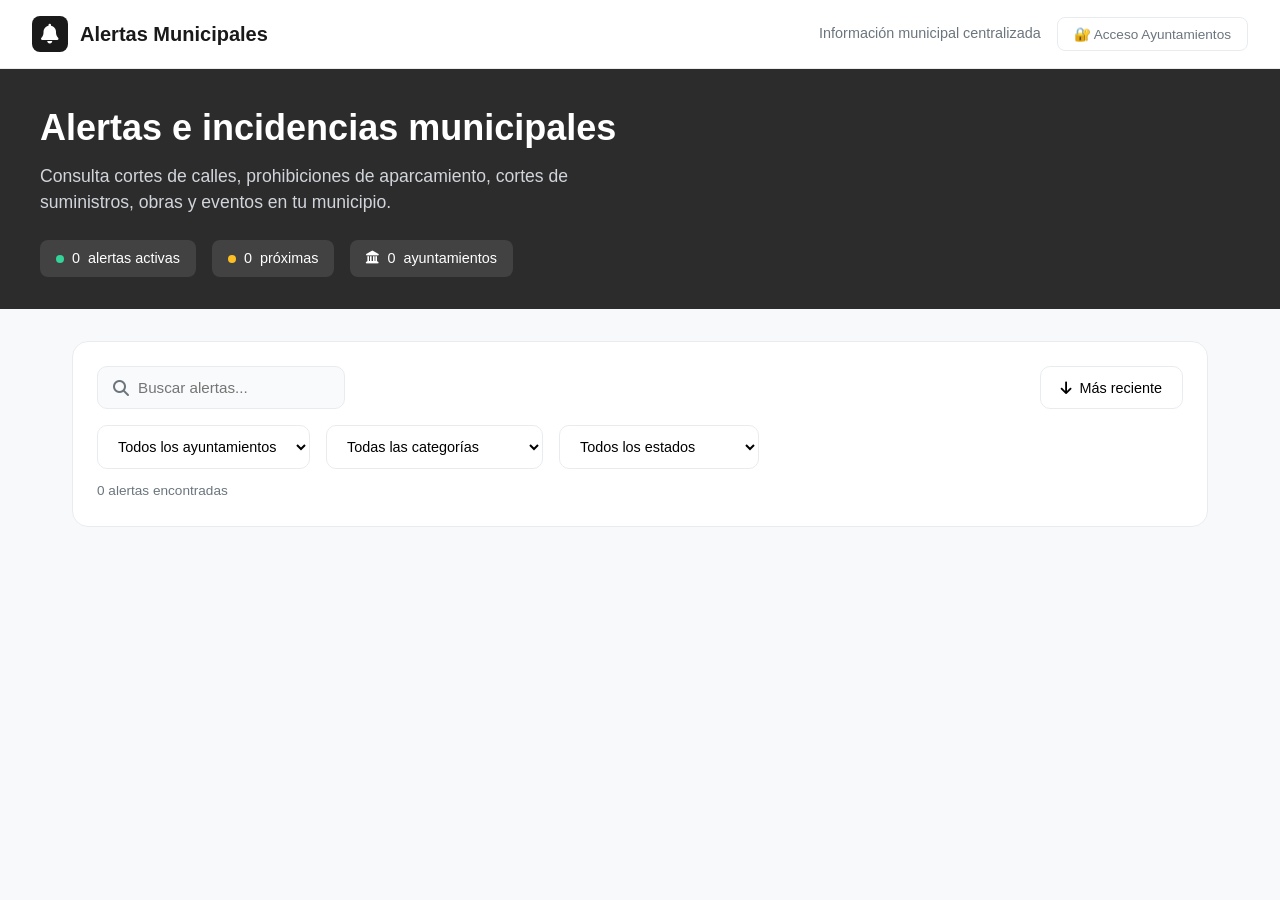
==== index.html @ 97d88831 "Add files via upload" ====
<!DOCTYPE html>
<html lang="es">
<head>
  <meta charset="UTF-8">
  <meta name="viewport" content="width=device-width, initial-scale=1.0">
  <meta name="theme-color" content="#2563eb">
  <title>Alertas Municipales</title>
  <link rel="manifest" href="/manifest.json">
  <link rel="stylesheet" href="https://cdnjs.cloudflare.com/ajax/libs/font-awesome/6.4.0/css/all.min.css">
  <style>
    :root {
      --bg: #f8f9fa;
      --card-bg: #ffffff;
      --text: #1a1a1a;
      --text-muted: #6c757d;
      --border: #e9ecef;
      --primary: #2563eb;
      --hero-bg: #2c2c2c;
      --badge-event: #ecfdf5;
      --badge-event-text: #059669;
      --badge-parking: #fff1f2;
      --badge-parking-text: #be123c;
      --badge-utility: #eff6ff;
      --badge-utility-text: #1d4ed8;
      --badge-roadwork: #fef3c7;
      --badge-roadwork-text: #b45309;
      --badge-other: #f3f4f6;
      --badge-other-text: #374151;
    }
    * { box-sizing: border-box; margin: 0; padding: 0; font-family: -apple-system, BlinkMacSystemFont, 'Segoe UI', Roboto, sans-serif; }
    body { background: var(--bg); color: var(--text); line-height: 1.5; }
    
    /* Top Nav */
    .top-nav { background: #fff; padding: 1rem 2rem; display: flex; justify-content: space-between; align-items: center; border-bottom: 1px solid var(--border); }
    .logo { display: flex; align-items: center; gap: 0.75rem; font-weight: 700; font-size: 1.25rem; }
    .logo i { background: var(--text); color: #fff; width: 36px; height: 36px; display: flex; align-items: center; justify-content: center; border-radius: 8px; }
    .nav-subtitle { color: var(--text-muted); font-size: 0.9rem; }
    
    /* Hero */
    .hero { background: var(--hero-bg); color: #fff; padding: 2rem; }
    .hero-content { max-width: 1200px; margin: 0 auto; }
    .hero h1 { font-size: 2.25rem; margin-bottom: 0.5rem; }
    .hero p { color: #d1d5db; font-size: 1.1rem; max-width: 600px; }
    .stats { display: flex; gap: 1rem; margin-top: 1.5rem; flex-wrap: wrap; }
    .stat-badge { background: rgba(255,255,255,0.1); padding: 0.5rem 1rem; border-radius: 8px; font-size: 0.9rem; display: flex; align-items: center; gap: 0.5rem; }
    .stat-dot { width: 8px; height: 8px; border-radius: 50%; }
    .stat-dot.green { background: #34d399; }
    .stat-dot.yellow { background: #fbbf24; }
    .stat-dot.blue { background: #60a5fa; }
    
    /* Main Container */
    .container { max-width: 1200px; margin: 0 auto; padding: 2rem; }
    
    /* Filters Bar */
    .filters-bar { background: var(--card-bg); padding: 1.5rem; border-radius: 16px; border: 1px solid var(--border); margin-bottom: 2rem; }
    .search-row { display: flex; gap: 1rem; margin-bottom: 1rem; }
    .search-input { flex: 1; padding: 0.75rem 1rem 0.75rem 2.5rem; border: 1px solid var(--border); border-radius: 10px; font-size: 0.95rem; background: #f9fafb; }
    .search-wrapper { position: relative; flex: 1; }
    .search-wrapper i { position: absolute; left: 1rem; top: 50%; transform: translateY(-50%); color: var(--text-muted); }
    .sort-btn { padding: 0.75rem 1.25rem; border: 1px solid var(--border); border-radius: 10px; background: #fff; cursor: pointer; font-size: 0.9rem; display: flex; align-items: center; gap: 0.5rem; }
    .filter-row { display: flex; gap: 1rem; flex-wrap: wrap; }
    .filter-select { padding: 0.75rem 1rem; border: 1px solid var(--border); border-radius: 10px; font-size: 0.9rem; background: #fff; min-width: 200px; cursor: pointer; }
    .results-count { color: var(--text-muted); font-size: 0.85rem; margin-top: 0.75rem; }
    
    /* Cards Grid */
    .cards-grid { display: grid; grid-template-columns: repeat(auto-fill, minmax(340px, 1fr)); gap: 1.25rem; }
    .incident-card { background: var(--card-bg); border: 1px solid var(--border); border-radius: 16px; padding: 1.25rem; transition: box-shadow 0.2s, transform 0.2s; }
    .incident-card:hover { box-shadow: 0 4px 12px rgba(0,0,0,0.08); transform: translateY(-2px); }
    .card-header { display: flex; justify-content: space-between; align-items: flex-start; margin-bottom: 0.75rem; }
    .category-badge { padding: 0.35rem 0.75rem; border-radius: 20px; font-size: 0.8rem; font-weight: 600; display: flex; align-items: center; gap: 0.4rem; }
    .category-badge.event { background: var(--badge-event); color: var(--badge-event-text); }
    .category-badge.parking_ban { background: var(--badge-parking); color: var(--badge-parking-text); }
    .category-badge.utility_cut { background: var(--badge-utility); color: var(--badge-utility-text); }
    .category-badge.roadwork { background: var(--badge-roadwork); color: var(--badge-roadwork-text); }
    .category-badge.street_closure { background: #fef2f2; color: #b91c1c; }
    .category-badge.other { background: var(--badge-other); color: var(--badge-other-text); }
    .status-badge { font-size: 0.8rem; color: var(--text-muted); display: flex; align-items: center; gap: 0.4rem; }
    .status-dot { width: 6px; height: 6px; border-radius: 50%; }
    .status-dot.planned { background: #fbbf24; }
    .status-dot.ongoing { background: #34d399; }
    .status-dot.completed { background: #9ca3af; }
    .status-dot.cancelled { background: #f87171; }
    .card-title { font-size: 1.05rem; font-weight: 600; margin-bottom: 0.5rem; line-height: 1.4; }
    .card-muni { font-size: 0.8rem; color: var(--text-muted); margin-bottom: 0.5rem; display: flex; align-items: center; gap: 0.4rem; }
    .card-desc { font-size: 0.9rem; color: #4b5563; line-height: 1.5; display: -webkit-box; -webkit-line-clamp: 3; -webkit-box-orient: vertical; overflow: hidden; }
    
    /* Login Button */
    .login-btn { padding: 0.5rem 1rem; border: 1px solid var(--border); border-radius: 8px; background: #fff; cursor: pointer; font-size: 0.85rem; color: var(--text-muted); transition: all 0.2s; }
    .login-btn:hover { border-color: var(--primary); color: var(--primary); }
    
    /* Responsive */
    @media (max-width: 768px) {
      .top-nav { padding: 1rem; }
      .hero { padding: 1.5rem 1rem; }
      .hero h1 { font-size: 1.75rem; }
      .container { padding: 1rem; }
      .search-row { flex-direction: column; }
      .filter-row { flex-direction: column; }
      .filter-select { width: 100%; }
      .cards-grid { grid-template-columns: 1fr; }
    }
    
    /* Loading & Empty States */
    .loading, .empty-state { text-align: center; padding: 3rem; color: var(--text-muted); }
    .empty-state i { font-size: 3rem; margin-bottom: 1rem; display: block; }
    
    /* Toast */
    .toast { position: fixed; bottom: 2rem; left: 50%; transform: translateX(-50%); background: #1a1a1a; color: #fff; padding: 0.75rem 1.5rem; border-radius: 10px; opacity: 0; transition: opacity 0.3s; pointer-events: none; z-index: 1000; font-size: 0.9rem; }
    .toast.show { opacity: 1; }
    
    .hidden { display: none !important; }
  </style>
</head>
<body>
  <!-- Top Nav -->
  <nav class="top-nav">
    <div class="logo">
      <i class="fas fa-bell"></i>
      <span>Alertas Municipales</span>
    </div>
    <div style="display: flex; align-items: center; gap: 1rem;">
      <span class="nav-subtitle">Información municipal centralizada</span>
      <button id="loginBtn" class="login-btn">🔐 Acceso Ayuntamientos</button>
    </div>
  </nav>

  <!-- Hero -->
  <section class="hero">
    <div class="hero-content">
      <h1>Alertas e incidencias municipales</h1>
      <p>Consulta cortes de calles, prohibiciones de aparcamiento, cortes de suministros, obras y eventos en tu municipio.</p>
      <div class="stats">
        <div class="stat-badge"><span class="stat-dot green"></span><span id="statActive">0</span> alertas activas</div>
        <div class="stat-badge"><span class="stat-dot yellow"></span><span id="statPlanned">0</span> próximas</div>
        <div class="stat-badge"><i class="fas fa-landmark" style="font-size: 0.8rem;"></i><span id="statMunis">0</span> ayuntamientos</div>
      </div>
    </div>
  </section>

  <!-- Main -->
  <main class="container">
    <section class="filters-bar">
      <div class="search-row">
        <div class="search-wrapper">
          <i class="fas fa-search"></i>
          <input type="text" id="searchInput" class="search-input" placeholder="Buscar alertas...">
        </div>
        <button class="sort-btn" id="sortBtn"><i class="fas fa-arrow-down"></i> Más reciente</button>
      </div>
      <div class="filter-row">
        <select id="muniSelect" class="filter-select"><option value="">Todos los ayuntamientos</option></select>
        <select id="catSelect" class="filter-select">
          <option value="">Todas las categorías</option>
          <option value="street_closure">Cortes de calles</option>
          <option value="parking_ban">Prohibición aparcamiento</option>
          <option value="utility_cut">Cortes suministros</option>
          <option value="roadwork">Obras</option>
          <option value="event">Eventos</option>
          <option value="other">Otros</option>
        </select>
        <select id="statusSelect" class="filter-select">
          <option value="">Todos los estados</option>
          <option value="planned">Planificado</option>
          <option value="ongoing">En curso</option>
          <option value="completed">Finalizado</option>
          <option value="cancelled">Cancelado</option>
        </select>
      </div>
      <p class="results-count" id="resultsCount">0 alertas encontradas</p>
    </section>

    <div id="incidentsList" class="cards-grid"></div>
    <button id="loadMore" class="sort-btn hidden" style="margin: 2rem auto; display: flex;">Cargar más alertas</button>
  </main>

  <div id="toast" class="toast"></div>
  <script type="module" src="/js/app.js"></script>
</body>
</html>
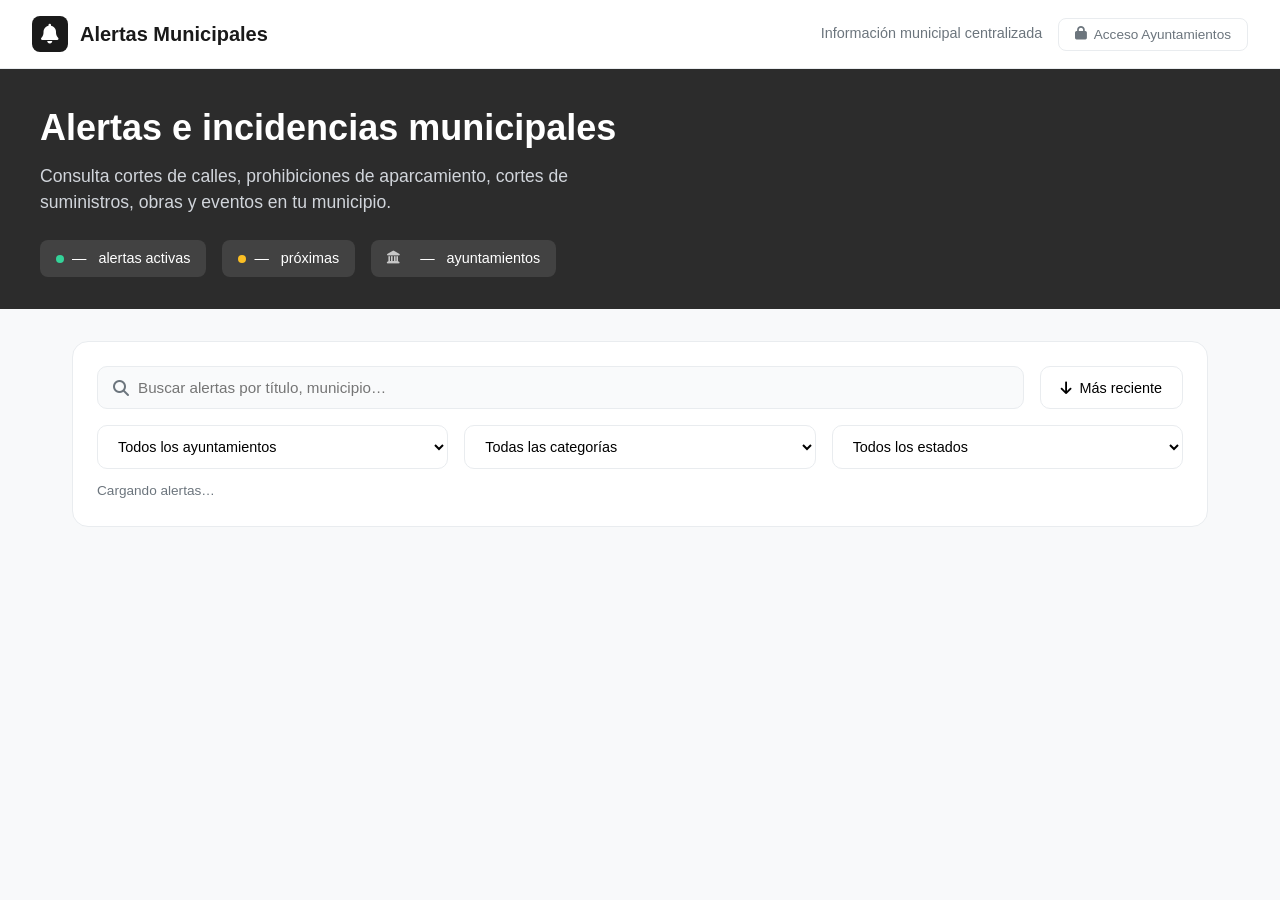
==== commit 52ed59ae: "Add files via upload" ====
--- a/index.html
+++ b/index.html
@@ -16,27 +16,33 @@
       --border: #e9ecef;
       --primary: #2563eb;
       --hero-bg: #2c2c2c;
-      --badge-event: #ecfdf5;
-      --badge-event-text: #059669;
-      --badge-parking: #fff1f2;
-      --badge-parking-text: #be123c;
-      --badge-utility: #eff6ff;
-      --badge-utility-text: #1d4ed8;
-      --badge-roadwork: #fef3c7;
-      --badge-roadwork-text: #b45309;
-      --badge-other: #f3f4f6;
-      --badge-other-text: #374151;
+      --danger: #ef4444;
+      --success: #10b981;
+      --badge-event:          #ecfdf5;
+      --badge-event-text:     #059669;
+      --badge-parking:        #fff1f2;
+      --badge-parking-text:   #be123c;
+      --badge-utility:        #eff6ff;
+      --badge-utility-text:   #1d4ed8;
+      --badge-roadwork:       #fef3c7;
+      --badge-roadwork-text:  #b45309;
+      --badge-closure:        #fef2f2;
+      --badge-closure-text:   #b91c1c;
+      --badge-other:          #f3f4f6;
+      --badge-other-text:     #374151;
     }
     * { box-sizing: border-box; margin: 0; padding: 0; font-family: -apple-system, BlinkMacSystemFont, 'Segoe UI', Roboto, sans-serif; }
     body { background: var(--bg); color: var(--text); line-height: 1.5; }
-    
-    /* Top Nav */
-    .top-nav { background: #fff; padding: 1rem 2rem; display: flex; justify-content: space-between; align-items: center; border-bottom: 1px solid var(--border); }
+
+    /* ── Top Nav ── */
+    .top-nav { background: #fff; padding: 1rem 2rem; display: flex; justify-content: space-between; align-items: center; border-bottom: 1px solid var(--border); position: sticky; top: 0; z-index: 50; }
     .logo { display: flex; align-items: center; gap: 0.75rem; font-weight: 700; font-size: 1.25rem; }
     .logo i { background: var(--text); color: #fff; width: 36px; height: 36px; display: flex; align-items: center; justify-content: center; border-radius: 8px; }
     .nav-subtitle { color: var(--text-muted); font-size: 0.9rem; }
-    
-    /* Hero */
+    .login-btn { padding: 0.5rem 1rem; border: 1px solid var(--border); border-radius: 8px; background: #fff; cursor: pointer; font-size: 0.85rem; color: var(--text-muted); transition: all 0.2s; display: flex; align-items: center; gap: 0.4rem; }
+    .login-btn:hover { border-color: var(--primary); color: var(--primary); }
+
+    /* ── Hero ── */
     .hero { background: var(--hero-bg); color: #fff; padding: 2rem; }
     .hero-content { max-width: 1200px; margin: 0 auto; }
     .hero h1 { font-size: 2.25rem; margin-bottom: 0.5rem; }
@@ -44,51 +50,83 @@
     .stats { display: flex; gap: 1rem; margin-top: 1.5rem; flex-wrap: wrap; }
     .stat-badge { background: rgba(255,255,255,0.1); padding: 0.5rem 1rem; border-radius: 8px; font-size: 0.9rem; display: flex; align-items: center; gap: 0.5rem; }
     .stat-dot { width: 8px; height: 8px; border-radius: 50%; }
-    .stat-dot.green { background: #34d399; }
+    .stat-dot.green  { background: #34d399; }
     .stat-dot.yellow { background: #fbbf24; }
-    .stat-dot.blue { background: #60a5fa; }
-    
-    /* Main Container */
+
+    /* ── Install bar ── */
+    #installBar { background: #1d4ed8; color: #fff; padding: 0.65rem 2rem; display: flex; align-items: center; justify-content: space-between; font-size: 0.9rem; }
+    #installBar button { background: #fff; color: #1d4ed8; border: none; padding: 0.4rem 1rem; border-radius: 6px; cursor: pointer; font-weight: 600; font-size: 0.85rem; }
+
+    /* ── Main Container ── */
     .container { max-width: 1200px; margin: 0 auto; padding: 2rem; }
-    
-    /* Filters Bar */
+
+    /* ── Filters Bar ── */
     .filters-bar { background: var(--card-bg); padding: 1.5rem; border-radius: 16px; border: 1px solid var(--border); margin-bottom: 2rem; }
     .search-row { display: flex; gap: 1rem; margin-bottom: 1rem; }
-    .search-input { flex: 1; padding: 0.75rem 1rem 0.75rem 2.5rem; border: 1px solid var(--border); border-radius: 10px; font-size: 0.95rem; background: #f9fafb; }
     .search-wrapper { position: relative; flex: 1; }
     .search-wrapper i { position: absolute; left: 1rem; top: 50%; transform: translateY(-50%); color: var(--text-muted); }
-    .sort-btn { padding: 0.75rem 1.25rem; border: 1px solid var(--border); border-radius: 10px; background: #fff; cursor: pointer; font-size: 0.9rem; display: flex; align-items: center; gap: 0.5rem; }
+    .search-input { width: 100%; padding: 0.75rem 1rem 0.75rem 2.5rem; border: 1px solid var(--border); border-radius: 10px; font-size: 0.95rem; background: #f9fafb; }
+    .search-input:focus { outline: none; border-color: var(--primary); }
+    .sort-btn { padding: 0.75rem 1.25rem; border: 1px solid var(--border); border-radius: 10px; background: #fff; cursor: pointer; font-size: 0.9rem; display: flex; align-items: center; gap: 0.5rem; white-space: nowrap; }
+    .sort-btn:hover { border-color: var(--primary); color: var(--primary); }
     .filter-row { display: flex; gap: 1rem; flex-wrap: wrap; }
-    .filter-select { padding: 0.75rem 1rem; border: 1px solid var(--border); border-radius: 10px; font-size: 0.9rem; background: #fff; min-width: 200px; cursor: pointer; }
+    .filter-select { padding: 0.75rem 1rem; border: 1px solid var(--border); border-radius: 10px; font-size: 0.9rem; background: #fff; min-width: 190px; cursor: pointer; flex: 1; }
+    .filter-select:focus { outline: none; border-color: var(--primary); }
     .results-count { color: var(--text-muted); font-size: 0.85rem; margin-top: 0.75rem; }
-    
-    /* Cards Grid */
-    .cards-grid { display: grid; grid-template-columns: repeat(auto-fill, minmax(340px, 1fr)); gap: 1.25rem; }
-    .incident-card { background: var(--card-bg); border: 1px solid var(--border); border-radius: 16px; padding: 1.25rem; transition: box-shadow 0.2s, transform 0.2s; }
-    .incident-card:hover { box-shadow: 0 4px 12px rgba(0,0,0,0.08); transform: translateY(-2px); }
-    .card-header { display: flex; justify-content: space-between; align-items: flex-start; margin-bottom: 0.75rem; }
-    .category-badge { padding: 0.35rem 0.75rem; border-radius: 20px; font-size: 0.8rem; font-weight: 600; display: flex; align-items: center; gap: 0.4rem; }
-    .category-badge.event { background: var(--badge-event); color: var(--badge-event-text); }
-    .category-badge.parking_ban { background: var(--badge-parking); color: var(--badge-parking-text); }
-    .category-badge.utility_cut { background: var(--badge-utility); color: var(--badge-utility-text); }
-    .category-badge.roadwork { background: var(--badge-roadwork); color: var(--badge-roadwork-text); }
-    .category-badge.street_closure { background: #fef2f2; color: #b91c1c; }
-    .category-badge.other { background: var(--badge-other); color: var(--badge-other-text); }
-    .status-badge { font-size: 0.8rem; color: var(--text-muted); display: flex; align-items: center; gap: 0.4rem; }
-    .status-dot { width: 6px; height: 6px; border-radius: 50%; }
-    .status-dot.planned { background: #fbbf24; }
-    .status-dot.ongoing { background: #34d399; }
+
+    /* ── Cards Grid ── */
+    .cards-grid { display: grid; grid-template-columns: repeat(auto-fill, minmax(320px, 1fr)); gap: 1.25rem; }
+    .incident-card { background: var(--card-bg); border: 1px solid var(--border); border-radius: 16px; padding: 1.25rem; transition: box-shadow 0.2s, transform 0.2s; cursor: pointer; }
+    .incident-card:hover { box-shadow: 0 4px 16px rgba(0,0,0,0.1); transform: translateY(-2px); }
+
+    .card-header { display: flex; justify-content: space-between; align-items: flex-start; margin-bottom: 0.75rem; gap: 0.5rem; }
+    .category-badge { padding: 0.35rem 0.75rem; border-radius: 20px; font-size: 0.78rem; font-weight: 600; display: inline-flex; align-items: center; gap: 0.35rem; flex-shrink: 0; }
+    .category-badge.event          { background: var(--badge-event);   color: var(--badge-event-text); }
+    .category-badge.parking_ban    { background: var(--badge-parking);  color: var(--badge-parking-text); }
+    .category-badge.utility_cut    { background: var(--badge-utility);  color: var(--badge-utility-text); }
+    .category-badge.roadwork       { background: var(--badge-roadwork); color: var(--badge-roadwork-text); }
+    .category-badge.street_closure { background: var(--badge-closure);  color: var(--badge-closure-text); }
+    .category-badge.other          { background: var(--badge-other);    color: var(--badge-other-text); }
+
+    .status-badge { font-size: 0.8rem; color: var(--text-muted); display: flex; align-items: center; gap: 0.4rem; flex-shrink: 0; }
+    .status-dot { width: 7px; height: 7px; border-radius: 50%; flex-shrink: 0; }
+    .status-dot.planned   { background: #fbbf24; }
+    .status-dot.ongoing   { background: #34d399; }
     .status-dot.completed { background: #9ca3af; }
     .status-dot.cancelled { background: #f87171; }
-    .card-title { font-size: 1.05rem; font-weight: 600; margin-bottom: 0.5rem; line-height: 1.4; }
-    .card-muni { font-size: 0.8rem; color: var(--text-muted); margin-bottom: 0.5rem; display: flex; align-items: center; gap: 0.4rem; }
-    .card-desc { font-size: 0.9rem; color: #4b5563; line-height: 1.5; display: -webkit-box; -webkit-line-clamp: 3; -webkit-box-orient: vertical; overflow: hidden; }
-    
-    /* Login Button */
-    .login-btn { padding: 0.5rem 1rem; border: 1px solid var(--border); border-radius: 8px; background: #fff; cursor: pointer; font-size: 0.85rem; color: var(--text-muted); transition: all 0.2s; }
-    .login-btn:hover { border-color: var(--primary); color: var(--primary); }
-    
-    /* Responsive */
+
+    .card-title { font-size: 1rem; font-weight: 600; margin-bottom: 0.4rem; line-height: 1.4; }
+    .card-muni  { font-size: 0.8rem; color: var(--text-muted); margin-bottom: 0.5rem; display: flex; align-items: center; gap: 0.4rem; }
+    .card-desc  { font-size: 0.875rem; color: #4b5563; line-height: 1.55; display: -webkit-box; -webkit-line-clamp: 3; -webkit-box-orient: vertical; overflow: hidden; }
+
+    /* ── Load More ── */
+    #loadMore { display: flex; margin: 2rem auto 0; padding: 0.75rem 2rem; background: var(--primary); color: #fff; border: none; border-radius: 10px; cursor: pointer; font-size: 0.95rem; font-weight: 500; align-items: center; gap: 0.5rem; }
+    #loadMore:hover { background: #1d4ed8; }
+
+    /* ── Empty / Loading states ── */
+    .empty-state { text-align: center; padding: 3rem; color: var(--text-muted); }
+    .empty-state i { font-size: 2.5rem; margin-bottom: 1rem; display: block; opacity: 0.4; }
+
+    /* ── Login Modal ── */
+    .modal-overlay { position: fixed; inset: 0; background: rgba(0,0,0,0.5); display: none; justify-content: center; align-items: center; z-index: 200; backdrop-filter: blur(2px); }
+    .modal-overlay.open { display: flex; }
+    .modal-box { background: #fff; border-radius: 16px; padding: 2rem; width: 100%; max-width: 400px; box-shadow: 0 20px 40px rgba(0,0,0,0.2); animation: slideUp 0.25s ease; }
+    @keyframes slideUp { from { transform: translateY(16px); opacity: 0; } to { transform: translateY(0); opacity: 1; } }
+    .modal-header { display: flex; justify-content: space-between; align-items: center; margin-bottom: 1.5rem; }
+    .modal-header h2 { font-size: 1.2rem; font-weight: 700; }
+    .close-btn { background: none; border: none; font-size: 1.4rem; cursor: pointer; color: var(--text-muted); line-height: 1; }
+    .close-btn:hover { color: var(--text); }
+    .form-group { margin-bottom: 1rem; }
+    .form-group label { display: block; font-size: 0.85rem; font-weight: 500; margin-bottom: 0.4rem; }
+    .form-group input { width: 100%; padding: 0.65rem 0.85rem; border: 1px solid var(--border); border-radius: 8px; font-size: 0.95rem; }
+    .form-group input:focus { outline: none; border-color: var(--primary); }
+    .login-submit { width: 100%; padding: 0.75rem; background: var(--primary); color: #fff; border: none; border-radius: 8px; font-size: 0.95rem; font-weight: 600; cursor: pointer; display: flex; align-items: center; justify-content: center; gap: 0.5rem; margin-top: 0.5rem; }
+    .login-submit:hover:not(:disabled) { background: #1d4ed8; }
+    .login-submit:disabled { opacity: 0.65; cursor: default; }
+    .login-error { background: #fef2f2; color: var(--danger); border: 1px solid #fecaca; border-radius: 8px; padding: 0.6rem 0.85rem; font-size: 0.85rem; margin-bottom: 1rem; display: none; }
+    .login-footer { text-align: center; margin-top: 1rem; font-size: 0.82rem; color: var(--text-muted); }
+
+    /* ── Responsive ── */
     @media (max-width: 768px) {
       .top-nav { padding: 1rem; }
       .hero { padding: 1.5rem 1rem; }
@@ -96,33 +134,34 @@
       .container { padding: 1rem; }
       .search-row { flex-direction: column; }
       .filter-row { flex-direction: column; }
-      .filter-select { width: 100%; }
+      .filter-select { min-width: unset; }
       .cards-grid { grid-template-columns: 1fr; }
     }
-    
-    /* Loading & Empty States */
-    .loading, .empty-state { text-align: center; padding: 3rem; color: var(--text-muted); }
-    .empty-state i { font-size: 3rem; margin-bottom: 1rem; display: block; }
-    
-    /* Toast */
-    .toast { position: fixed; bottom: 2rem; left: 50%; transform: translateX(-50%); background: #1a1a1a; color: #fff; padding: 0.75rem 1.5rem; border-radius: 10px; opacity: 0; transition: opacity 0.3s; pointer-events: none; z-index: 1000; font-size: 0.9rem; }
-    .toast.show { opacity: 1; }
-    
+
     .hidden { display: none !important; }
   </style>
 </head>
 <body>
+
   <!-- Top Nav -->
   <nav class="top-nav">
     <div class="logo">
       <i class="fas fa-bell"></i>
       <span>Alertas Municipales</span>
     </div>
-    <div style="display: flex; align-items: center; gap: 1rem;">
+    <div style="display:flex;align-items:center;gap:1rem;">
       <span class="nav-subtitle">Información municipal centralizada</span>
-      <button id="loginBtn" class="login-btn">🔐 Acceso Ayuntamientos</button>
+      <button id="loginBtn" class="login-btn">
+        <i class="fas fa-lock"></i> Acceso Ayuntamientos
+      </button>
     </div>
   </nav>
+
+  <!-- PWA Install bar (hidden until prompt fires) -->
+  <div id="installBar" class="hidden">
+    <span><i class="fas fa-mobile-alt"></i> Instala la app para acceder más rápido</span>
+    <button id="installBtn">Instalar</button>
+  </div>
 
   <!-- Hero -->
   <section class="hero">
@@ -130,9 +169,9 @@
       <h1>Alertas e incidencias municipales</h1>
       <p>Consulta cortes de calles, prohibiciones de aparcamiento, cortes de suministros, obras y eventos en tu municipio.</p>
       <div class="stats">
-        <div class="stat-badge"><span class="stat-dot green"></span><span id="statActive">0</span> alertas activas</div>
-        <div class="stat-badge"><span class="stat-dot yellow"></span><span id="statPlanned">0</span> próximas</div>
-        <div class="stat-badge"><i class="fas fa-landmark" style="font-size: 0.8rem;"></i><span id="statMunis">0</span> ayuntamientos</div>
+        <div class="stat-badge"><span class="stat-dot green"></span><span id="statActive">—</span>&nbsp;alertas activas</div>
+        <div class="stat-badge"><span class="stat-dot yellow"></span><span id="statPlanned">—</span>&nbsp;próximas</div>
+        <div class="stat-badge"><i class="fas fa-landmark" style="font-size:0.8rem;opacity:0.7;"></i>&nbsp;<span id="statMunis">—</span>&nbsp;ayuntamientos</div>
       </div>
     </div>
   </section>
@@ -143,7 +182,7 @@
       <div class="search-row">
         <div class="search-wrapper">
           <i class="fas fa-search"></i>
-          <input type="text" id="searchInput" class="search-input" placeholder="Buscar alertas...">
+          <input type="text" id="searchInput" class="search-input" placeholder="Buscar alertas por título, municipio…">
         </div>
         <button class="sort-btn" id="sortBtn"><i class="fas fa-arrow-down"></i> Más reciente</button>
       </div>
@@ -166,14 +205,40 @@
           <option value="cancelled">Cancelado</option>
         </select>
       </div>
-      <p class="results-count" id="resultsCount">0 alertas encontradas</p>
+      <p class="results-count" id="resultsCount">Cargando alertas…</p>
     </section>
 
     <div id="incidentsList" class="cards-grid"></div>
-    <button id="loadMore" class="sort-btn hidden" style="margin: 2rem auto; display: flex;">Cargar más alertas</button>
+    <button id="loadMore" class="hidden">
+      <i class="fas fa-plus"></i> Cargar más alertas
+    </button>
   </main>
 
-  <div id="toast" class="toast"></div>
-  <script type="module" src="/js/app.js"></script>
+  <!-- Login Modal -->
+  <div class="modal-overlay" id="loginModal">
+    <div class="modal-box">
+      <div class="modal-header">
+        <h2><i class="fas fa-landmark" style="margin-right:0.4rem;"></i>Acceso Ayuntamientos</h2>
+        <button class="close-btn" id="closeLoginModal">&times;</button>
+      </div>
+      <div id="loginError" class="login-error"></div>
+      <form id="loginForm">
+        <div class="form-group">
+          <label for="loginEmail">Email</label>
+          <input type="email" id="loginEmail" required placeholder="usuario@municipio.es" autocomplete="email">
+        </div>
+        <div class="form-group">
+          <label for="loginPassword">Contraseña</label>
+          <input type="password" id="loginPassword" required placeholder="••••••••" autocomplete="current-password">
+        </div>
+        <button type="submit" class="login-submit">
+          <i class="fas fa-sign-in-alt"></i> Acceder
+        </button>
+      </form>
+      <p class="login-footer">Acceso exclusivo para gestores municipales</p>
+    </div>
+  </div>
+
+  <script type="module" src="/ayuntamientos/app.js"></script>
 </body>
-</html>+</html>
